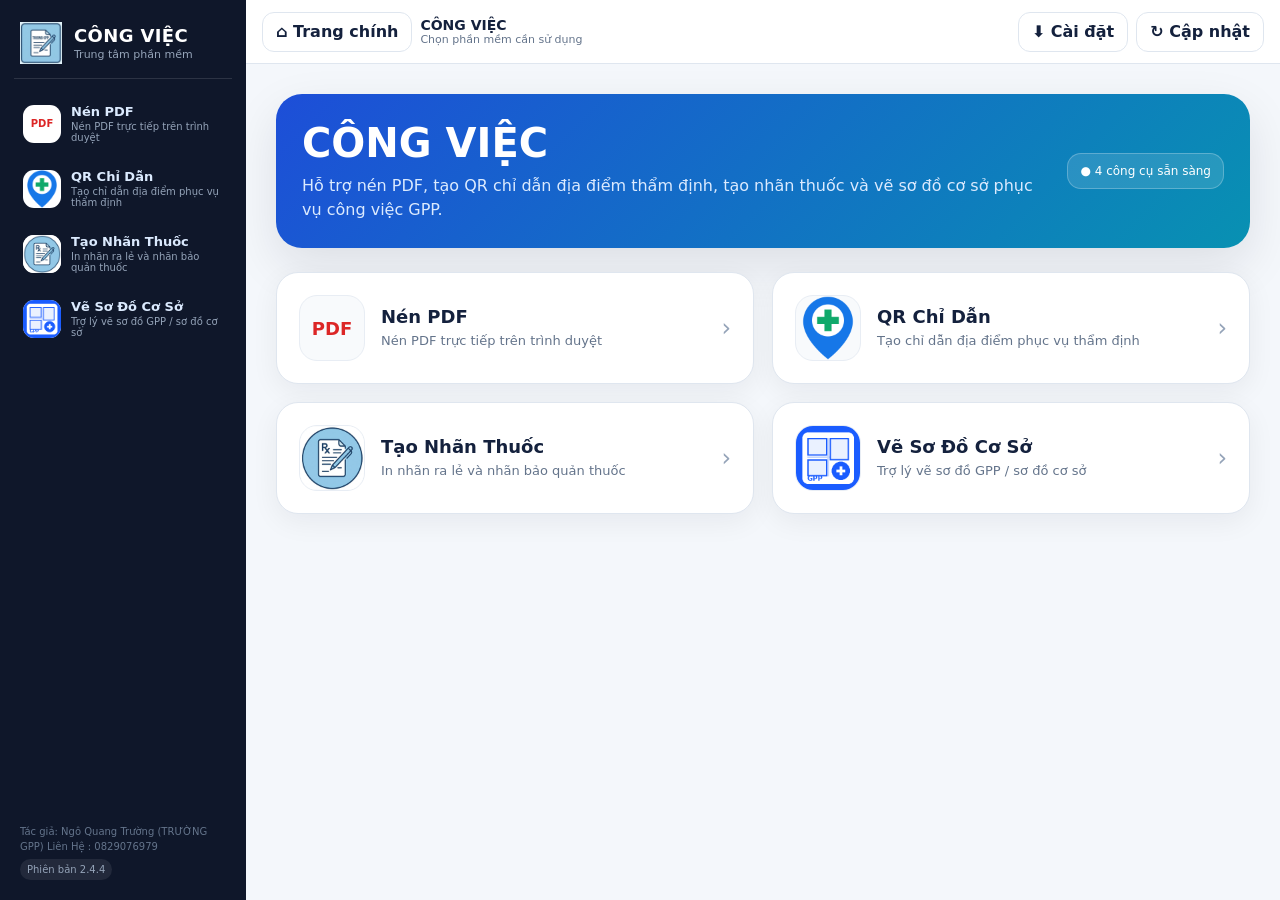
==== index.html @ 8afdf977 "Add files via upload" ====
<!doctype html>
<html lang="vi">
<head>
<meta charset="utf-8">
<meta name="viewport" content="width=device-width,initial-scale=1,viewport-fit=cover">
<meta name="theme-color" content="#8ec9e6">
<meta name="description" content="CÔNG VIỆC - Trung tâm các phần mềm phục vụ công việc">
<title>CÔNG VIỆC</title>
<link rel="manifest" href="manifest.webmanifest">
<link rel="icon" href="assets/favicon.ico" sizes="any">
<link rel="icon" type="image/png" sizes="16x16" href="assets/app-icon-16.png">
<link rel="icon" type="image/png" sizes="32x32" href="assets/app-icon-32.png">
<link rel="icon" type="image/png" sizes="48x48" href="assets/app-icon-48.png">
<link rel="icon" type="image/png" sizes="192x192" href="assets/app-icon-192.png">
<link rel="apple-touch-icon" sizes="180x180" href="assets/apple-touch-icon.png">
<meta name="application-name" content="CÔNG VIỆC">
<meta name="apple-mobile-web-app-title" content="CÔNG VIỆC">
<meta name="mobile-web-app-capable" content="yes">
<meta name="apple-mobile-web-app-capable" content="yes">
<meta name="apple-mobile-web-app-status-bar-style" content="default">
<meta name="msapplication-TileImage" content="assets/app-icon-192.png">
<meta name="msapplication-TileColor" content="#8ec9e6">
<style id="cleanPrintPage">@page{margin:0}</style>
<style>
:root{--bg:#f4f7fb;--panel:#fff;--text:#14213d;--muted:#64748b;--line:#dfe6ef;--primary:#1d4ed8;--primary2:#0891b2;--shadow:0 18px 48px rgba(15,23,42,.10);--radius:22px;--sidebar:#0f172a}
*{box-sizing:border-box}html,body{height:100%;margin:0}body{font-family:Inter,system-ui,-apple-system,"Segoe UI",sans-serif;background:var(--bg);color:var(--text);overflow:hidden}button{font:inherit}.hidden{display:none!important}
.shell{height:100dvh;display:grid;grid-template-columns:246px 1fr;min-width:0}.sidebar{background:var(--sidebar);color:white;padding:18px 14px;display:flex;flex-direction:column;gap:16px;min-height:0}.brand{display:flex;align-items:center;gap:12px;padding:4px 6px 14px;border-bottom:1px solid rgba(255,255,255,.12)}.brand img{width:42px;height:42px}.brand strong{font-size:18px;letter-spacing:.02em}.brand small{display:block;color:#94a3b8;margin-top:2px;font-size:11px}.nav{display:grid;gap:8px;min-height:0;overflow:auto;padding-right:2px}.navbtn{border:0;width:100%;display:grid;grid-template-columns:38px 1fr;gap:10px;align-items:center;text-align:left;padding:9px;border-radius:14px;color:#dbeafe;background:transparent;cursor:pointer;transition:.18s}.navbtn:hover,.navbtn.active{background:rgba(59,130,246,.18);color:white}.navicon{height:38px;width:38px;border-radius:11px;background:white;display:grid;place-items:center;overflow:hidden}.navicon img{width:100%;height:100%;object-fit:contain}.iconText{font-weight:900;font-size:10px;color:#dc2626}.navtext b{display:block;font-size:13px}.navtext span{display:block;color:#94a3b8;font-size:10px;margin-top:2px}.footer{margin-top:auto;padding:10px 6px 2px;color:#64748b;font-size:10px;line-height:1.5}.version{display:inline-block;margin-top:5px;padding:3px 7px;border-radius:999px;background:rgba(255,255,255,.08);color:#94a3b8}
.main{min-width:0;min-height:0;display:grid;grid-template-rows:64px 1fr}.topbar{display:flex;align-items:center;gap:8px;padding:10px 16px;background:rgba(255,255,255,.94);border-bottom:1px solid var(--line);backdrop-filter:blur(10px);z-index:10}.homeBtn,.actionBtn,.primaryBtn{border:1px solid var(--line);background:white;color:var(--text);height:40px;border-radius:12px;padding:0 13px;font-weight:750;cursor:pointer;white-space:nowrap}.homeBtn:hover,.actionBtn:hover{border-color:#93c5fd;background:#eff6ff}.primaryBtn{border-color:#2563eb;background:#2563eb;color:white}.primaryBtn:hover{background:#1d4ed8}.current{min-width:0;flex:1}.current b{display:block;font-size:14px}.current span{display:block;color:var(--muted);font-size:11px;white-space:nowrap;overflow:hidden;text-overflow:ellipsis}.stage{min-width:0;min-height:0;position:relative}.dashboard{height:100%;overflow:auto;padding:30px}.hero{max-width:1100px;margin:0 auto 24px;padding:26px;border-radius:26px;background:linear-gradient(135deg,#1d4ed8,#0891b2);color:white;box-shadow:var(--shadow);display:grid;grid-template-columns:1fr auto;gap:20px;align-items:center}.hero h1{margin:0;font-size:clamp(25px,4vw,40px)}.hero p{margin:8px 0 0;color:#dbeafe;line-height:1.5}.heroStatus{border:1px solid rgba(255,255,255,.24);background:rgba(255,255,255,.12);padding:10px 12px;border-radius:14px;font-size:12px;white-space:nowrap}.cards{max-width:1100px;margin:auto;display:grid;grid-template-columns:repeat(2,minmax(0,1fr));gap:18px}.card{border:1px solid var(--line);background:white;border-radius:22px;padding:22px;display:grid;grid-template-columns:66px 1fr auto;gap:16px;align-items:center;cursor:pointer;box-shadow:0 8px 28px rgba(15,23,42,.06);transition:.18s}.card:hover,.card:focus-visible{transform:translateY(-3px);border-color:#93c5fd;box-shadow:0 14px 34px rgba(15,23,42,.10);outline:none}.cardIcon{width:66px;height:66px;border-radius:18px;background:#f8fafc;display:grid;place-items:center;overflow:hidden;border:1px solid #e8edf4}.cardIcon img{width:100%;height:100%;object-fit:contain}.cardIcon .iconText{font-size:18px}.card h2{margin:0 0 5px;font-size:18px}.card p{margin:0;color:var(--muted);font-size:13px;line-height:1.45}.go{font-size:24px;color:#94a3b8}.frameWrap{display:none;position:absolute;inset:0;background:white}.frameWrap.show{display:block}.frameWrap iframe{width:100%;height:100%;border:0;background:white}.mobileMenu{display:none}
.toast{position:fixed;z-index:80;right:18px;bottom:18px;max-width:min(420px,calc(100vw - 36px));background:#0f172a;color:white;border-radius:14px;padding:12px 14px;box-shadow:0 18px 50px rgba(15,23,42,.28);font-size:13px;line-height:1.45;opacity:0;transform:translateY(12px);pointer-events:none;transition:.2s}.toast.show{opacity:1;transform:none}.modalBack{position:fixed;inset:0;z-index:70;background:rgba(15,23,42,.45);display:grid;place-items:center;padding:18px}.modal{width:min(460px,100%);background:white;border-radius:20px;padding:22px;box-shadow:0 30px 80px rgba(15,23,42,.28)}.modal h3{margin:0 0 8px}.modal p{margin:0 0 16px;color:var(--muted);line-height:1.55}.modalActions{display:flex;justify-content:flex-end;gap:8px}
@media(max-width:980px){.topbar .installText,.topbar .updateText{display:none}.topbar .actionBtn,.topbar .primaryBtn{width:42px;padding:0}}
@media(max-width:820px){.shell{grid-template-columns:1fr}.sidebar{position:fixed;z-index:30;inset:0 auto 0 0;width:260px;transform:translateX(-105%);transition:.2s;box-shadow:20px 0 50px rgba(15,23,42,.25)}.sidebar.open{transform:none}.main{grid-column:1}.mobileMenu{display:inline-flex}.cards{grid-template-columns:1fr}.dashboard{padding:18px}.topbar{padding:8px}.card{grid-template-columns:56px 1fr auto;padding:16px}.cardIcon{width:56px;height:56px}.hero{padding:22px;grid-template-columns:1fr}.heroStatus{justify-self:start}.homeBtn .homeText{display:none}}
@media(max-width:480px){.main{grid-template-rows:58px 1fr}.topbar{gap:6px}.current span{display:none}.homeBtn,.actionBtn,.primaryBtn{height:38px}.card{gap:12px}.dashboard{padding:12px}.hero{border-radius:20px;margin-bottom:14px}.cards{gap:12px}.card{border-radius:18px}}
@media print{html,body,.shell,.main,.stage,.frameWrap{width:100%!important;height:100%!important;margin:0!important;padding:0!important;overflow:visible!important}.sidebar,.topbar,.dashboard,.toast,.modalBack{display:none!important}.shell,.main,.stage{display:block!important}.frameWrap.show{display:block!important;position:static!important;inset:auto!important}.frameWrap iframe{display:block!important;width:100%!important;height:100%!important;border:0!important}}
</style>
</head>
<body>
<div class="shell">
<aside class="sidebar" id="sidebar">
  <div class="brand"><img src="assets/app-icon-192.png" alt=""><div><strong>CÔNG VIỆC</strong><small>Trung tâm phần mềm</small></div></div>
  <div class="nav" id="nav"></div>
  <div class="footer">Tác giả: Ngô Quang Trường (TRƯỜNG GPP) Liên Hệ : 0829076979<br><span class="version">Phiên bản 2.4.4</span></div>
</aside>
<main class="main">
  <header class="topbar">
    <button class="homeBtn mobileMenu" id="menuBtn" aria-label="Mở menu">☰</button>
    <button class="homeBtn" id="homeBtn" title="Trang chính">⌂ <span class="homeText">Trang chính</span></button>
    <div class="current"><b id="currentTitle">CÔNG VIỆC</b><span id="currentDesc">Chọn phần mềm cần sử dụng</span></div>
    <button class="actionBtn" id="installBtn" title="Cài ứng dụng">⬇ <span class="installText">Cài đặt</span></button>
    <button class="actionBtn" id="updateBtn" title="Kiểm tra cập nhật">↻ <span class="updateText">Cập nhật</span></button>
    <button class="actionBtn" id="openNew" hidden title="Mở phần mềm ở cửa sổ riêng">↗ <span class="installText">Mở riêng</span></button>
  </header>
  <section class="stage">
    <div class="dashboard" id="dashboard">
      <div class="hero">
        <div><h1>CÔNG VIỆC</h1><p>Hỗ trợ nén PDF, tạo QR chỉ dẫn địa điểm thẩm định, tạo nhãn thuốc và vẽ sơ đồ cơ sở phục vụ công việc GPP.</p></div>
        <div class="heroStatus" id="heroStatus">● 4 công cụ sẵn sàng</div>
      </div>
      <div class="cards" id="cards"></div>
    </div>
    <div class="frameWrap" id="frameWrap"><iframe id="appFrame" title="Phần mềm công việc" loading="eager"></iframe></div>
  </section>
</main>
</div>
<div class="toast" id="toast" role="status" aria-live="polite"></div>
<div class="modalBack hidden" id="iosModal" role="dialog" aria-modal="true" aria-labelledby="iosTitle">
  <div class="modal">
    <h3 id="iosTitle">Cài CÔNG VIỆC trên iPhone/iPad</h3>
    <p>Mở bằng Safari → nhấn nút Chia sẻ → chọn <strong>Thêm vào Màn hình chính</strong>. Sau đó CÔNG VIỆC sẽ mở như một ứng dụng độc lập.</p>
    <div class="modalActions"><button class="primaryBtn" id="closeIos">Đã hiểu</button></div>
  </div>
</div>
<div class="modalBack hidden" id="cocCocModal" role="dialog" aria-modal="true" aria-labelledby="cocCocTitle">
  <div class="modal">
    <h3 id="cocCocTitle">Cài CÔNG VIỆC trên Cốc Cốc</h3>
    <p id="cocCocHelp">Cốc Cốc chưa mở hộp cài tự động. Hãy mở Menu Cốc Cốc và chọn chức năng cài ứng dụng hoặc tạo lối tắt cho trang này.</p>
    <div class="modalActions">
      <button class="actionBtn" id="closeCocCoc">Đóng</button>
      <button class="primaryBtn" id="cocCocDone">Tôi đã cài xong</button>
    </div>
  </div>
</div>
<script>
const FALLBACK_APPS=[
 {id:'nen-pdf',name:'Nén PDF',desc:'Nén PDF trực tiếp trên trình duyệt',url:'apps/nen-pdf/index.html',iconType:'text',icon:'PDF'},
 {id:'qr-tham-dinh',name:'QR Chỉ Dẫn',desc:'Tạo chỉ dẫn địa điểm phục vụ thẩm định',url:'apps/qr-tham-dinh/index.html',iconType:'image',icon:'apps/qr-tham-dinh/assets/app-icon-192.png'},
 {id:'nhan-thuoc',name:'Tạo Nhãn Thuốc',desc:'In nhãn ra lẻ và nhãn bảo quản thuốc',url:'apps/nhan-thuoc/index.html',iconType:'image',icon:'apps/nhan-thuoc/icon-192.png'},
 {id:'so-do-co-so',name:'Vẽ Sơ Đồ Cơ Sở',desc:'Trợ lý vẽ sơ đồ GPP / sơ đồ cơ sở',url:'apps/so-do-co-so/index.html',iconType:'image',icon:'apps/so-do-co-so/icons/icon-192.png'}
];
const CURRENT_VERSION='2.4.4';
let APPS=[];
let deferredInstallPrompt=null;
let swRegistration=null;
let toastTimer=null;
const cards=document.getElementById('cards'),nav=document.getElementById('nav'),frame=document.getElementById('appFrame'),frameWrap=document.getElementById('frameWrap'),dashboard=document.getElementById('dashboard'),currentTitle=document.getElementById('currentTitle'),currentDesc=document.getElementById('currentDesc'),openNew=document.getElementById('openNew'),sidebar=document.getElementById('sidebar'),installBtn=document.getElementById('installBtn'),updateBtn=document.getElementById('updateBtn'),toast=document.getElementById('toast'),heroStatus=document.getElementById('heroStatus');

function showToast(message,ms=2600){clearTimeout(toastTimer);toast.textContent=message;toast.classList.add('show');toastTimer=setTimeout(()=>toast.classList.remove('show'),ms)}
function isStandalone(){return window.matchMedia('(display-mode: standalone)').matches || window.navigator.standalone===true}
function isIOS(){return /iphone|ipad|ipod/i.test(navigator.userAgent)}
function isAndroid(){return /android/i.test(navigator.userAgent)}
function isCocCoc(){return /coc_coc_browser|coccoc/i.test(navigator.userAgent)}
function isEdge(){return /edg\//i.test(navigator.userAgent)}
function isChrome(){return !isEdge() && !isCocCoc() && /(chrome|crios)\//i.test(navigator.userAgent)}
function browserLabel(){if(isCocCoc())return 'Cốc Cốc';if(isEdge())return 'Microsoft Edge';if(isChrome())return 'Google Chrome';return 'trình duyệt này'}
function markInstalled(){try{localStorage.setItem('cong-viec-installed','1')}catch(_){}}
function clearInstalledMark(){try{localStorage.removeItem('cong-viec-installed')}catch(_){}}
function wasMarkedInstalled(){try{return localStorage.getItem('cong-viec-installed')==='1'}catch(_){return false}}
function hideInstallButton(){installBtn.hidden=true}
function hideUpdateButtonForSession(){try{sessionStorage.setItem('cong-viec-update-done',CURRENT_VERSION)}catch(_){} updateBtn.hidden=true}
function restoreUpdateButton(){updateBtn.hidden=false;updateBtn.disabled=false;updateBtn.innerHTML='↻ <span class="updateText">Cập nhật</span>'}
function syncActionButtons(){
  // v2.4: Chrome / Edge / Cốc Cốc đều có nút Cài đặt khi chưa cài.
  installBtn.hidden = isStandalone() || wasMarkedInstalled();
  if(sessionStorage.getItem('cong-viec-update-done')===CURRENT_VERSION) updateBtn.hidden=true;
  const justUpdated=sessionStorage.getItem('cong-viec-just-updated');
  if(justUpdated===CURRENT_VERSION){
    sessionStorage.removeItem('cong-viec-just-updated');
    hideUpdateButtonForSession();
    setTimeout(()=>showToast(`Cập nhật CÔNG VIỆC ${CURRENT_VERSION} hoàn tất.`),450);
  }
}
function iconHTML(a,kind='card'){
  const cls=kind==='card'?'cardIcon':'navicon';
  if(a.iconType==='text') return `<div class="${cls}"><span class="iconText">${escapeHtml(a.icon||'APP')}</span></div>`;
  return `<div class="${cls}"><img src="${escapeAttr(a.icon)}" alt=""></div>`;
}
function escapeHtml(v=''){return String(v).replace(/[&<>'"]/g,c=>({'&':'&amp;','<':'&lt;','>':'&gt;',"'":'&#39;','"':'&quot;'}[c]))}
function escapeAttr(v=''){return escapeHtml(v)}
function versionedUrl(url){
  try{
    const u=new URL(url,location.href);
    u.searchParams.set('cv',CURRENT_VERSION);
    return u.href;
  }catch(_){return url}
}
function renderApps(){
  cards.innerHTML='';nav.innerHTML='';
  APPS.forEach(a=>{
    cards.insertAdjacentHTML('beforeend',`<article class="card" data-app="${escapeAttr(a.id)}" tabindex="0">${iconHTML(a)}<div><h2>${escapeHtml(a.name)}</h2><p>${escapeHtml(a.desc)}</p></div><div class="go">›</div></article>`);
    nav.insertAdjacentHTML('beforeend',`<button class="navbtn" data-app="${escapeAttr(a.id)}">${iconHTML(a,'nav')}<span class="navtext"><b>${escapeHtml(a.name)}</b><span>${escapeHtml(a.desc)}</span></span></button>`);
  });
  heroStatus.textContent=`● ${APPS.length} công cụ sẵn sàng`;
}
async function loadApps(){
  try{
    const response=await fetch(`./apps.json?cv=${encodeURIComponent(CURRENT_VERSION)}`,{cache:'no-store'});
    if(!response.ok) throw new Error('apps.json');
    const data=await response.json();
    APPS=Array.isArray(data)&&data.length?data:FALLBACK_APPS;
  }catch(_){APPS=FALLBACK_APPS}
  renderApps();
  const initial=location.hash.slice(1);if(initial)openApp(initial,false);
}
function openApp(id,push=true){
  const a=APPS.find(x=>x.id===id);if(!a)return;
  const freshUrl=versionedUrl(a.url);frame.src=freshUrl;dashboard.style.display='none';frameWrap.classList.add('show');currentTitle.textContent=a.name;currentDesc.textContent=a.desc;openNew.hidden=false;openNew.onclick=()=>window.open(freshUrl,'_blank','noopener');document.querySelectorAll('.navbtn').forEach(b=>b.classList.toggle('active',b.dataset.app===id));sidebar.classList.remove('open');if(push)history.pushState({app:id},'',`#${id}`)
}
function goHome(push=true){
  frame.src='about:blank';frameWrap.classList.remove('show');dashboard.style.display='block';currentTitle.textContent='CÔNG VIỆC';currentDesc.textContent='Chọn phần mềm cần sử dụng';openNew.hidden=true;document.querySelectorAll('.navbtn').forEach(b=>b.classList.remove('active'));sidebar.classList.remove('open');if(push)history.pushState({},'',location.pathname)
}

document.addEventListener('click',e=>{const t=e.target.closest('[data-app]');if(t)openApp(t.dataset.app)});
document.addEventListener('keydown',e=>{const t=e.target.closest('.card[data-app]');if(t&&(e.key==='Enter'||e.key===' ')){e.preventDefault();openApp(t.dataset.app)}});
document.getElementById('homeBtn').onclick=()=>goHome();
document.getElementById('menuBtn').onclick=()=>sidebar.classList.toggle('open');
window.addEventListener('popstate',()=>{const id=location.hash.slice(1);id?openApp(id,false):goHome(false)});

// Ctrl+P khi đang mở công cụ sẽ in chính công cụ, không in khung CÔNG VIỆC.
window.addEventListener('keydown',event=>{
  if(!(event.ctrlKey||event.metaKey)||String(event.key).toLowerCase()!=='p'||!frameWrap.classList.contains('show')) return;
  try{
    event.preventDefault();
    frame.contentWindow.focus();
    frame.contentWindow.print();
  }catch(_){ }
});

window.addEventListener('beforeinstallprompt',event=>{
  // Chrome/Edge/Cốc Cốc (khi hỗ trợ) sẽ đi qua luồng cài PWA chuẩn này.
  event.preventDefault();
  deferredInstallPrompt=event;
  clearInstalledMark();
  if(!isStandalone()) installBtn.hidden=false;
});
window.addEventListener('appinstalled',()=>{
  deferredInstallPrompt=null;
  markInstalled();
  hideInstallButton();
  showToast('Đã cài CÔNG VIỆC thành công. Nút Cài đặt đã được ẩn.');
});

async function waitForInstallPrompt(timeout=1200){
  if(deferredInstallPrompt) return true;
  try{
    if('serviceWorker' in navigator && location.protocol.startsWith('http')) await navigator.serviceWorker.ready;
  }catch(_){}
  const started=Date.now();
  while(!deferredInstallPrompt && Date.now()-started<timeout){
    await new Promise(resolve=>setTimeout(resolve,120));
  }
  return !!deferredInstallPrompt;
}

function showBrowserInstallHelp(){
  const title=document.getElementById('cocCocTitle');
  const help=document.getElementById('cocCocHelp');
  const name=browserLabel();
  title.textContent=`Cài CÔNG VIỆC trên ${name}`;

  if(isCocCoc()){
    help.innerHTML=isAndroid()
      ? 'Cốc Cốc chưa phát hộp cài tự động. Mở <strong>Menu Cốc Cốc</strong> và chọn mục <strong>Cài ứng dụng</strong> hoặc <strong>Thêm vào màn hình chính</strong> (tên mục có thể khác đôi chút tùy phiên bản). Sau khi cài xong, quay lại đây và bấm <strong>Tôi đã cài xong</strong>.'
      : 'Cốc Cốc chưa phát hộp cài tự động. Mở <strong>Menu Cốc Cốc</strong> và tìm mục <strong>Cài ứng dụng</strong>. Nếu bản Cốc Cốc của bạn chỉ có tạo lối tắt, hãy dùng chức năng <strong>Tạo lối tắt</strong> để đưa CÔNG VIỆC ra Desktop. Sau khi hoàn tất, bấm <strong>Tôi đã cài xong</strong>.';
  }else if(isEdge()){
    help.innerHTML='Edge chưa phát hộp cài tự động. Mở <strong>Menu (…) → Ứng dụng (Apps)</strong> và chọn <strong>Cài đặt trang web này dưới dạng ứng dụng</strong>. Sau khi cài xong, quay lại đây và bấm <strong>Tôi đã cài xong</strong>.';
  }else if(isChrome()){
    help.innerHTML='Chrome chưa phát hộp cài tự động. Hãy dùng biểu tượng <strong>Cài đặt</strong> trên thanh địa chỉ nếu có, hoặc mở <strong>Menu (⋮)</strong> và chọn mục cài trang này thành ứng dụng. Sau khi cài xong, quay lại đây và bấm <strong>Tôi đã cài xong</strong>.';
  }else{
    help.innerHTML='Trình duyệt chưa phát hộp cài tự động. Hãy mở menu trình duyệt và tìm chức năng <strong>Cài ứng dụng</strong> hoặc <strong>Thêm vào màn hình chính</strong>.';
  }
  document.getElementById('cocCocModal').classList.remove('hidden');
}

installBtn.addEventListener('click',async()=>{
  if(isStandalone()){
    markInstalled();
    hideInstallButton();
    showToast('CÔNG VIỆC đã được cài trên thiết bị này.');
    return;
  }

  // Chờ ngắn để Chromium có thời gian phát beforeinstallprompt sau khi SW/manifest sẵn sàng.
  await waitForInstallPrompt();
  if(deferredInstallPrompt){
    const promptEvent=deferredInstallPrompt;
    deferredInstallPrompt=null;
    try{
      await promptEvent.prompt();
      const choice=await promptEvent.userChoice;
      if(choice.outcome==='accepted'){
        markInstalled();
        hideInstallButton();
        showToast('Đã cài CÔNG VIỆC. Nút Cài đặt đã được ẩn.');
      }else{
        // Người dùng hủy: vẫn giữ nút để cài lại khi muốn.
        installBtn.hidden=false;
      }
    }catch(_){
      installBtn.hidden=false;
      showBrowserInstallHelp();
    }
    return;
  }

  if(isIOS()){
    document.getElementById('iosModal').classList.remove('hidden');
    return;
  }

  // Luồng dự phòng cho Chrome / Edge / Cốc Cốc khi browser không phát prompt.
  showBrowserInstallHelp();
});

document.getElementById('closeIos').onclick=()=>document.getElementById('iosModal').classList.add('hidden');
document.getElementById('iosModal').addEventListener('click',e=>{if(e.target.id==='iosModal')e.currentTarget.classList.add('hidden')});
document.getElementById('closeCocCoc').onclick=()=>document.getElementById('cocCocModal').classList.add('hidden');
document.getElementById('cocCocDone').onclick=()=>{
  markInstalled();
  hideInstallButton();
  document.getElementById('cocCocModal').classList.add('hidden');
  showToast('Đã ghi nhận cài đặt. Nút Cài đặt đã được ẩn.');
};
document.getElementById('cocCocModal').addEventListener('click',e=>{if(e.target.id==='cocCocModal')e.currentTarget.classList.add('hidden')});

// Không phụ thuộc vào beforeinstallprompt để hiện nút: cả Chrome/Edge/Cốc Cốc đều thấy nút cài.
setTimeout(()=>{
  if(!isStandalone() && !wasMarkedInstalled()) installBtn.hidden=false;
},500);

async function registerSW(){
  if(!('serviceWorker' in navigator)||!location.protocol.startsWith('http')) return;
  try{
    // v2.3: Service Worker chỉ phục vụ cache-first. Không chủ động gọi update khi mở ứng dụng.
    swRegistration=await navigator.serviceWorker.register(`./sw.js?cv=${encodeURIComponent(CURRENT_VERSION)}`,{updateViaCache:'none'});
    if(swRegistration.waiting) swRegistration.waiting.postMessage({type:'SKIP_WAITING'});
  }catch(err){console.warn('Service Worker:',err)}
}
async function clearCongViecCaches(){
  if(!('caches' in window)) return;
  const prefixes=['cong-viec-','nhan-ra-le-','qr-tham-dinh-','gpp-so-do-'];
  const keys=await caches.keys();
  await Promise.all(keys.filter(k=>prefixes.some(p=>k.startsWith(p))).map(k=>caches.delete(k)));
}
async function refreshKnownServiceWorkers(){
  if(!('serviceWorker' in navigator)) return;
  const regs=await navigator.serviceWorker.getRegistrations();
  const base=new URL('./',location.href).href;
  for(const reg of regs){
    if(reg.scope.startsWith(base)){
      try{await reg.update()}catch(_){ }
      if(reg.waiting) reg.waiting.postMessage({type:'SKIP_WAITING'});
    }
  }
}
updateBtn.addEventListener('click',async()=>{
  if(!location.protocol.startsWith('http')){showToast('Kiểm tra cập nhật hoạt động khi ứng dụng chạy qua HTTPS.');return}
  updateBtn.disabled=true;updateBtn.textContent='…';
  try{
    // Chỉ nút này mới gọi mạng để hỏi phiên bản mới.
    const versionUrl=`./version.json?check=${Date.now()}`;
    const response=await fetch(versionUrl,{cache:'no-store'});
    if(!response.ok) throw new Error('version');
    const info=await response.json();
    const remote=String(info.version||'').trim();
    if(!remote || remote===CURRENT_VERSION){
      showToast('Bạn đang dùng phiên bản mới nhất. Nút Cập nhật sẽ tự ẩn.');
      hideUpdateButtonForSession();
      return;
    }
    showToast(`Có phiên bản ${remote}. Đang cập nhật…`,3200);
    try{sessionStorage.setItem('cong-viec-just-updated',remote)}catch(_){}
    updateBtn.hidden=true;
    await clearCongViecCaches();
    await refreshKnownServiceWorkers();
    // Ép lần tải kế tiếp lấy file mới từ máy chủ; sau đó lại chạy cache-first.
    location.replace(`${location.pathname}?cv=${encodeURIComponent(remote)}&refresh=${Date.now()}${location.hash}`);
  }catch(_){
    showToast('Chưa thể kiểm tra cập nhật. Hãy kiểm tra kết nối mạng.');
    restoreUpdateButton();
  }
});

syncActionButtons();
loadApps();registerSW();
</script>
</body>
</html>
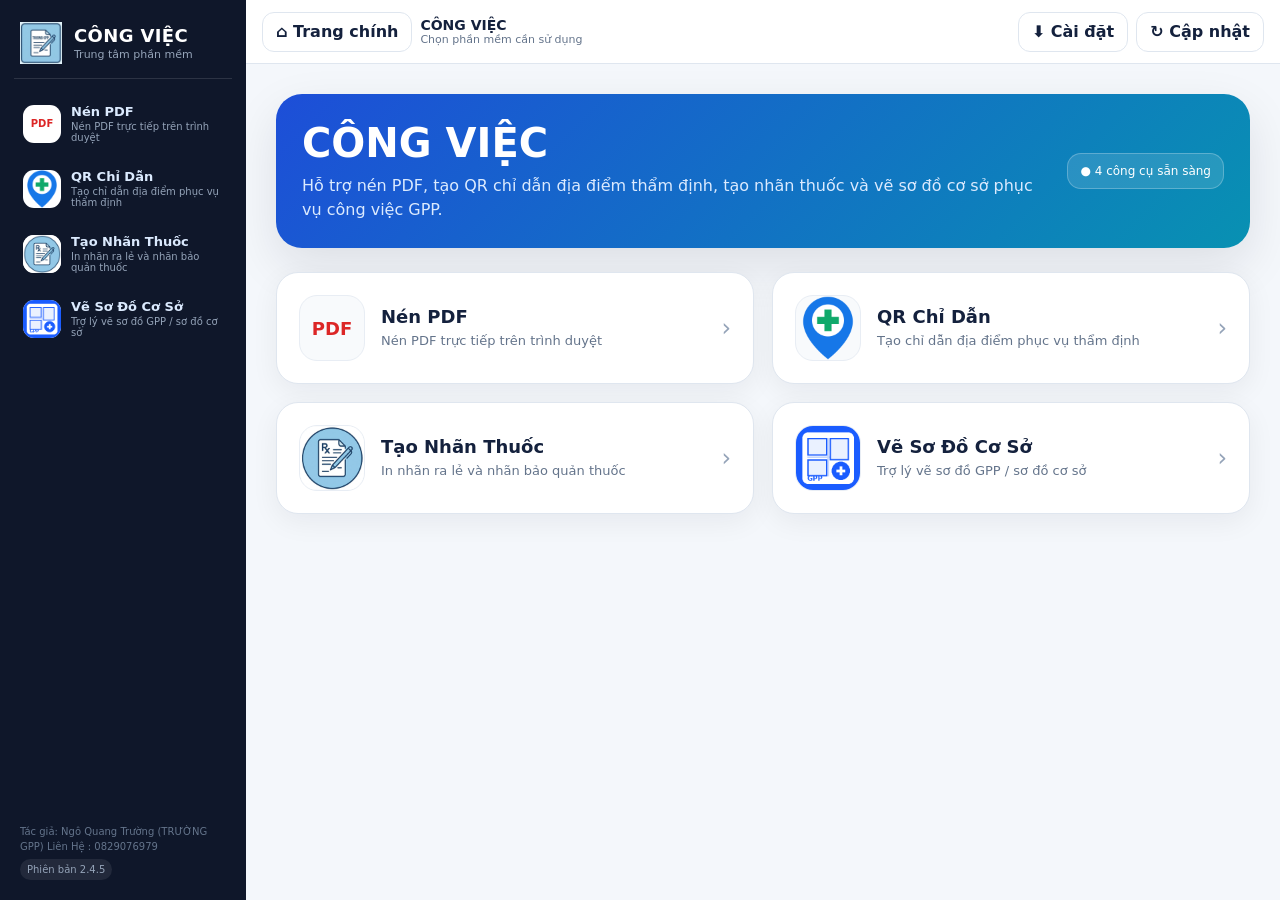
==== commit 219c33f5: "Add files via upload" ====
--- a/index.html
+++ b/index.html
@@ -38,7 +38,7 @@
 <aside class="sidebar" id="sidebar">
   <div class="brand"><img src="assets/app-icon-192.png" alt=""><div><strong>CÔNG VIỆC</strong><small>Trung tâm phần mềm</small></div></div>
   <div class="nav" id="nav"></div>
-  <div class="footer">Tác giả: Ngô Quang Trường (TRƯỜNG GPP) Liên Hệ : 0829076979<br><span class="version">Phiên bản 2.4.4</span></div>
+  <div class="footer">Tác giả: Ngô Quang Trường (TRƯỜNG GPP) Liên Hệ : 0829076979<br><span class="version">Phiên bản 2.4.5</span></div>
 </aside>
 <main class="main">
   <header class="topbar">
@@ -86,7 +86,7 @@
  {id:'nhan-thuoc',name:'Tạo Nhãn Thuốc',desc:'In nhãn ra lẻ và nhãn bảo quản thuốc',url:'apps/nhan-thuoc/index.html',iconType:'image',icon:'apps/nhan-thuoc/icon-192.png'},
  {id:'so-do-co-so',name:'Vẽ Sơ Đồ Cơ Sở',desc:'Trợ lý vẽ sơ đồ GPP / sơ đồ cơ sở',url:'apps/so-do-co-so/index.html',iconType:'image',icon:'apps/so-do-co-so/icons/icon-192.png'}
 ];
-const CURRENT_VERSION='2.4.4';
+const CURRENT_VERSION='2.4.5';
 let APPS=[];
 let deferredInstallPrompt=null;
 let swRegistration=null;
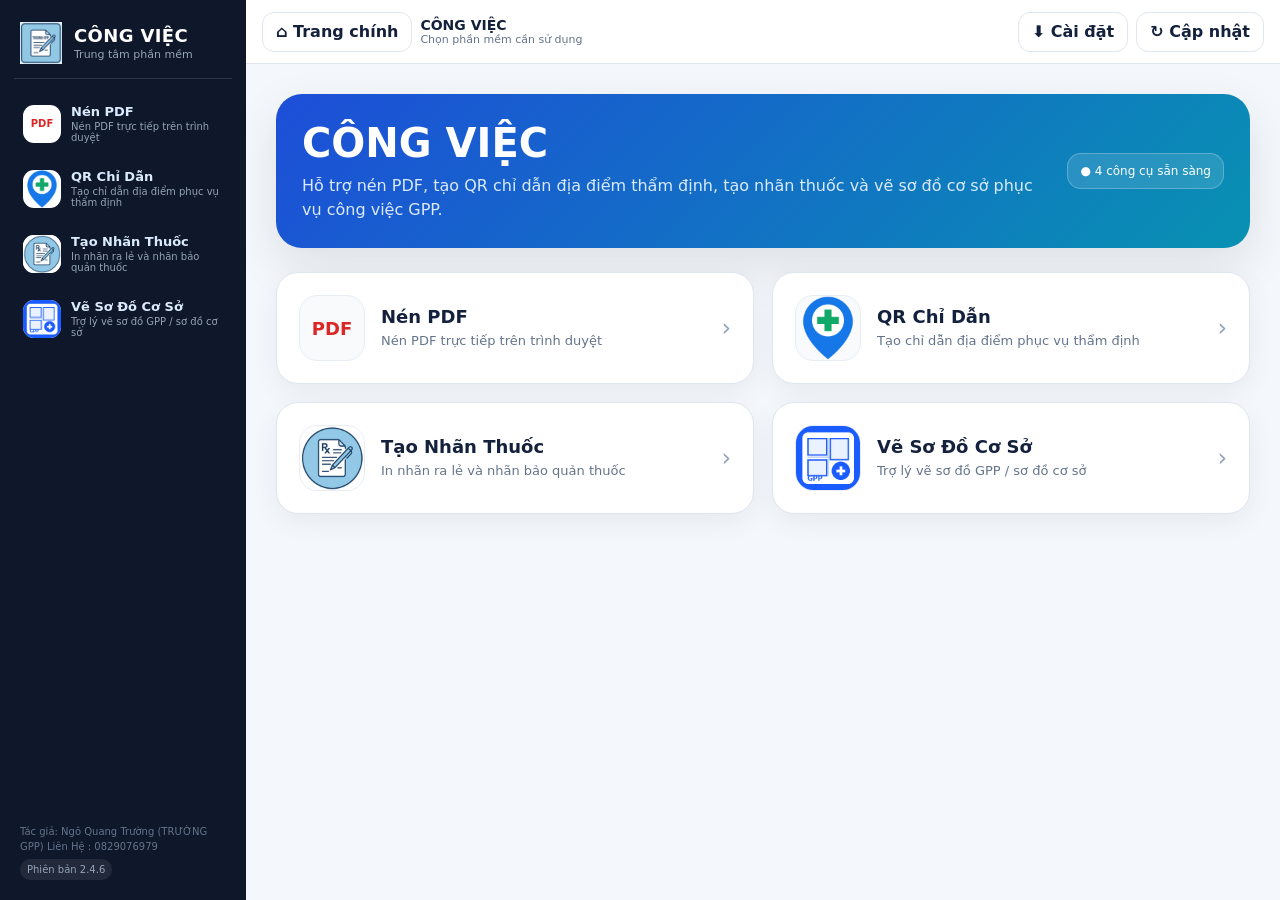
==== commit 9f89f102: "Add files via upload" ====
--- a/index.html
+++ b/index.html
@@ -38,7 +38,7 @@
 <aside class="sidebar" id="sidebar">
   <div class="brand"><img src="assets/app-icon-192.png" alt=""><div><strong>CÔNG VIỆC</strong><small>Trung tâm phần mềm</small></div></div>
   <div class="nav" id="nav"></div>
-  <div class="footer">Tác giả: Ngô Quang Trường (TRƯỜNG GPP) Liên Hệ : 0829076979<br><span class="version">Phiên bản 2.4.5</span></div>
+  <div class="footer">Tác giả: Ngô Quang Trường (TRƯỜNG GPP) Liên Hệ : 0829076979<br><span class="version">Phiên bản 2.4.6</span></div>
 </aside>
 <main class="main">
   <header class="topbar">
@@ -86,7 +86,7 @@
  {id:'nhan-thuoc',name:'Tạo Nhãn Thuốc',desc:'In nhãn ra lẻ và nhãn bảo quản thuốc',url:'apps/nhan-thuoc/index.html',iconType:'image',icon:'apps/nhan-thuoc/icon-192.png'},
  {id:'so-do-co-so',name:'Vẽ Sơ Đồ Cơ Sở',desc:'Trợ lý vẽ sơ đồ GPP / sơ đồ cơ sở',url:'apps/so-do-co-so/index.html',iconType:'image',icon:'apps/so-do-co-so/icons/icon-192.png'}
 ];
-const CURRENT_VERSION='2.4.5';
+const CURRENT_VERSION='2.4.6';
 let APPS=[];
 let deferredInstallPrompt=null;
 let swRegistration=null;
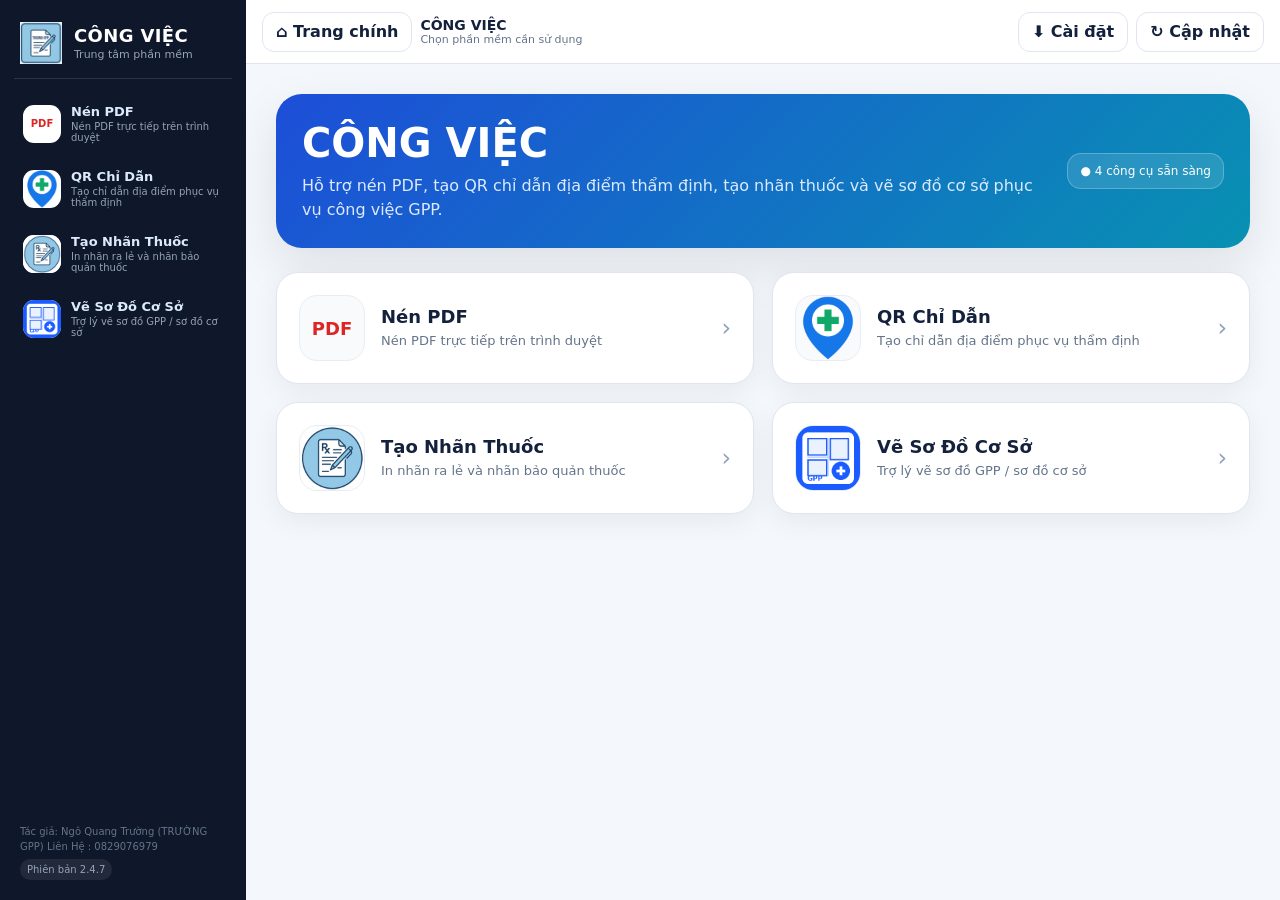
==== commit d4744a39: "Add files via upload" ====
--- a/index.html
+++ b/index.html
@@ -38,7 +38,7 @@
 <aside class="sidebar" id="sidebar">
   <div class="brand"><img src="assets/app-icon-192.png" alt=""><div><strong>CÔNG VIỆC</strong><small>Trung tâm phần mềm</small></div></div>
   <div class="nav" id="nav"></div>
-  <div class="footer">Tác giả: Ngô Quang Trường (TRƯỜNG GPP) Liên Hệ : 0829076979<br><span class="version">Phiên bản 2.4.6</span></div>
+  <div class="footer">Tác giả: Ngô Quang Trường (TRƯỜNG GPP) Liên Hệ : 0829076979<br><span class="version">Phiên bản 2.4.7</span></div>
 </aside>
 <main class="main">
   <header class="topbar">
@@ -86,7 +86,7 @@
  {id:'nhan-thuoc',name:'Tạo Nhãn Thuốc',desc:'In nhãn ra lẻ và nhãn bảo quản thuốc',url:'apps/nhan-thuoc/index.html',iconType:'image',icon:'apps/nhan-thuoc/icon-192.png'},
  {id:'so-do-co-so',name:'Vẽ Sơ Đồ Cơ Sở',desc:'Trợ lý vẽ sơ đồ GPP / sơ đồ cơ sở',url:'apps/so-do-co-so/index.html',iconType:'image',icon:'apps/so-do-co-so/icons/icon-192.png'}
 ];
-const CURRENT_VERSION='2.4.6';
+const CURRENT_VERSION='2.4.7';
 let APPS=[];
 let deferredInstallPrompt=null;
 let swRegistration=null;
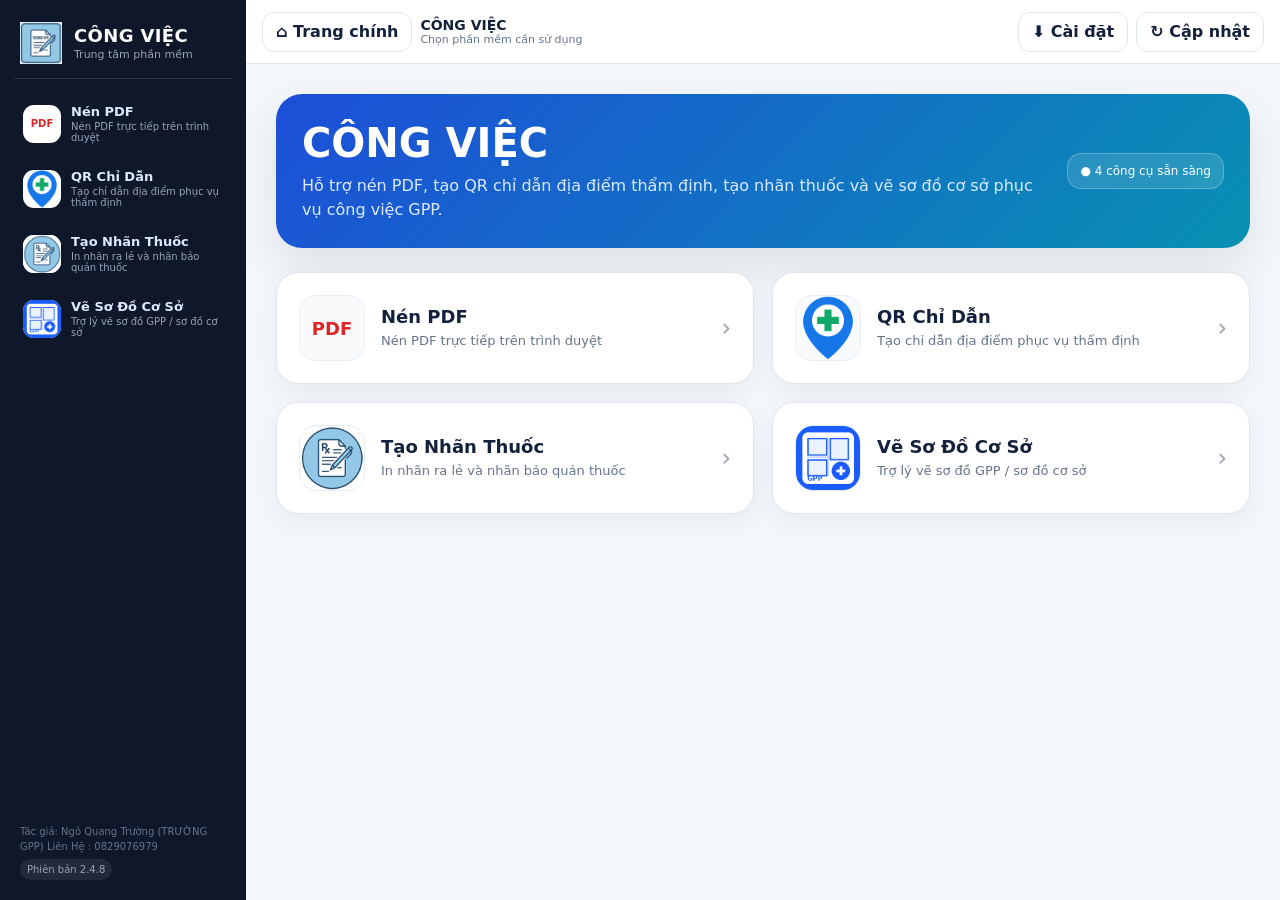
==== commit 505874e2: "Add files via upload" ====
--- a/index.html
+++ b/index.html
@@ -38,7 +38,7 @@
 <aside class="sidebar" id="sidebar">
   <div class="brand"><img src="assets/app-icon-192.png" alt=""><div><strong>CÔNG VIỆC</strong><small>Trung tâm phần mềm</small></div></div>
   <div class="nav" id="nav"></div>
-  <div class="footer">Tác giả: Ngô Quang Trường (TRƯỜNG GPP) Liên Hệ : 0829076979<br><span class="version">Phiên bản 2.4.7</span></div>
+  <div class="footer">Tác giả: Ngô Quang Trường (TRƯỜNG GPP) Liên Hệ : 0829076979<br><span class="version">Phiên bản 2.4.8</span></div>
 </aside>
 <main class="main">
   <header class="topbar">
@@ -86,7 +86,7 @@
  {id:'nhan-thuoc',name:'Tạo Nhãn Thuốc',desc:'In nhãn ra lẻ và nhãn bảo quản thuốc',url:'apps/nhan-thuoc/index.html',iconType:'image',icon:'apps/nhan-thuoc/icon-192.png'},
  {id:'so-do-co-so',name:'Vẽ Sơ Đồ Cơ Sở',desc:'Trợ lý vẽ sơ đồ GPP / sơ đồ cơ sở',url:'apps/so-do-co-so/index.html',iconType:'image',icon:'apps/so-do-co-so/icons/icon-192.png'}
 ];
-const CURRENT_VERSION='2.4.7';
+const CURRENT_VERSION='2.4.8';
 let APPS=[];
 let deferredInstallPrompt=null;
 let swRegistration=null;
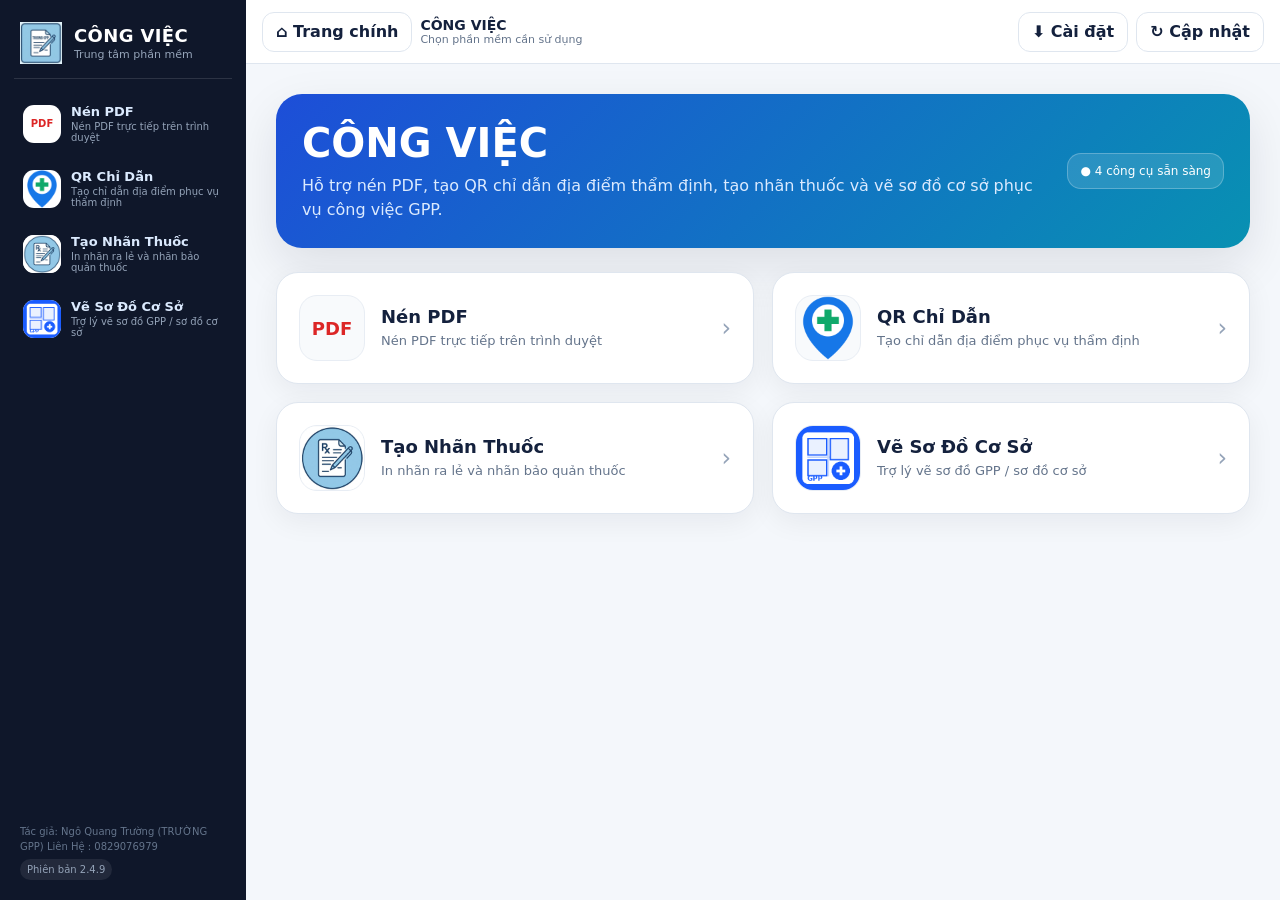
==== commit 1910f6b0: "Add files via upload" ====
--- a/index.html
+++ b/index.html
@@ -38,7 +38,7 @@
 <aside class="sidebar" id="sidebar">
   <div class="brand"><img src="assets/app-icon-192.png" alt=""><div><strong>CÔNG VIỆC</strong><small>Trung tâm phần mềm</small></div></div>
   <div class="nav" id="nav"></div>
-  <div class="footer">Tác giả: Ngô Quang Trường (TRƯỜNG GPP) Liên Hệ : 0829076979<br><span class="version">Phiên bản 2.4.8</span></div>
+  <div class="footer">Tác giả: Ngô Quang Trường (TRƯỜNG GPP) Liên Hệ : 0829076979<br><span class="version">Phiên bản 2.4.9</span></div>
 </aside>
 <main class="main">
   <header class="topbar">
@@ -86,7 +86,7 @@
  {id:'nhan-thuoc',name:'Tạo Nhãn Thuốc',desc:'In nhãn ra lẻ và nhãn bảo quản thuốc',url:'apps/nhan-thuoc/index.html',iconType:'image',icon:'apps/nhan-thuoc/icon-192.png'},
  {id:'so-do-co-so',name:'Vẽ Sơ Đồ Cơ Sở',desc:'Trợ lý vẽ sơ đồ GPP / sơ đồ cơ sở',url:'apps/so-do-co-so/index.html',iconType:'image',icon:'apps/so-do-co-so/icons/icon-192.png'}
 ];
-const CURRENT_VERSION='2.4.8';
+const CURRENT_VERSION='2.4.9';
 let APPS=[];
 let deferredInstallPrompt=null;
 let swRegistration=null;
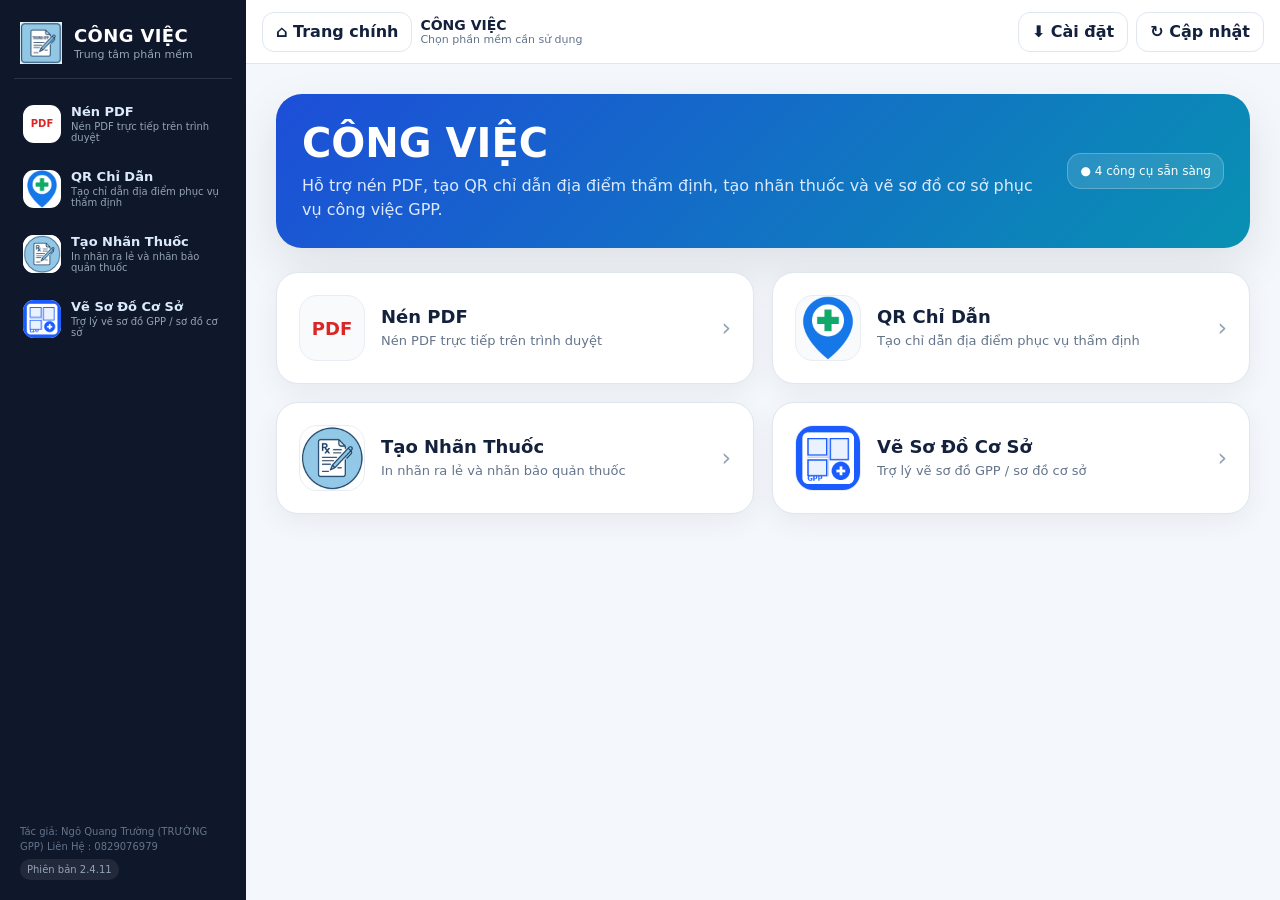
==== commit 594fbd37: "Add files via upload" ====
--- a/index.html
+++ b/index.html
@@ -38,7 +38,7 @@
 <aside class="sidebar" id="sidebar">
   <div class="brand"><img src="assets/app-icon-192.png" alt=""><div><strong>CÔNG VIỆC</strong><small>Trung tâm phần mềm</small></div></div>
   <div class="nav" id="nav"></div>
-  <div class="footer">Tác giả: Ngô Quang Trường (TRƯỜNG GPP) Liên Hệ : 0829076979<br><span class="version">Phiên bản 2.4.9</span></div>
+  <div class="footer">Tác giả: Ngô Quang Trường (TRƯỜNG GPP) Liên Hệ : 0829076979<br><span class="version">Phiên bản 2.4.11</span></div>
 </aside>
 <main class="main">
   <header class="topbar">
@@ -86,7 +86,7 @@
  {id:'nhan-thuoc',name:'Tạo Nhãn Thuốc',desc:'In nhãn ra lẻ và nhãn bảo quản thuốc',url:'apps/nhan-thuoc/index.html',iconType:'image',icon:'apps/nhan-thuoc/icon-192.png'},
  {id:'so-do-co-so',name:'Vẽ Sơ Đồ Cơ Sở',desc:'Trợ lý vẽ sơ đồ GPP / sơ đồ cơ sở',url:'apps/so-do-co-so/index.html',iconType:'image',icon:'apps/so-do-co-so/icons/icon-192.png'}
 ];
-const CURRENT_VERSION='2.4.9';
+const CURRENT_VERSION='2.4.11';
 let APPS=[];
 let deferredInstallPrompt=null;
 let swRegistration=null;
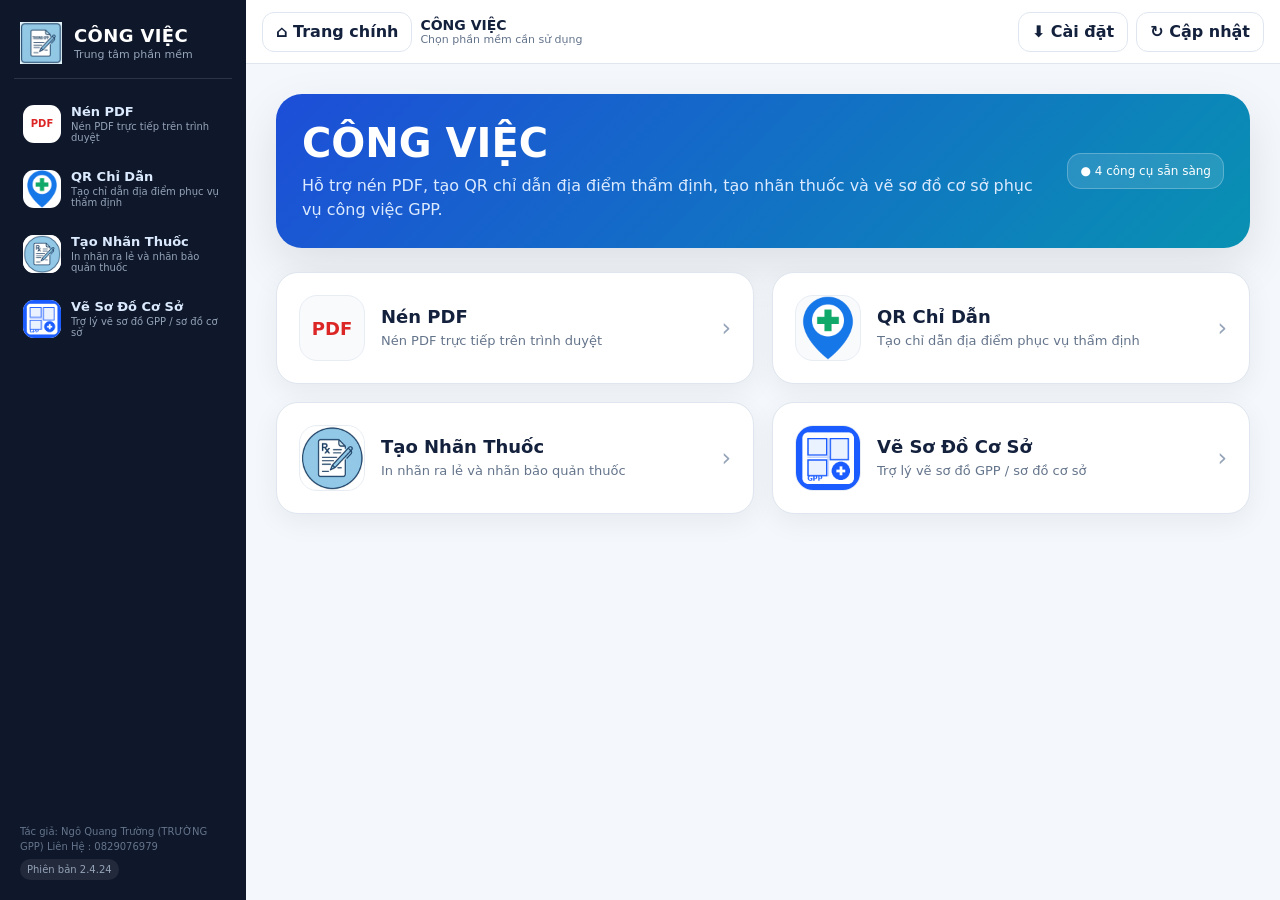
==== commit 600aa8b3: "Add files via upload" ====
--- a/index.html
+++ b/index.html
@@ -38,7 +38,7 @@
 <aside class="sidebar" id="sidebar">
   <div class="brand"><img src="assets/app-icon-192.png" alt=""><div><strong>CÔNG VIỆC</strong><small>Trung tâm phần mềm</small></div></div>
   <div class="nav" id="nav"></div>
-  <div class="footer">Tác giả: Ngô Quang Trường (TRƯỜNG GPP) Liên Hệ : 0829076979<br><span class="version">Phiên bản 2.4.11</span></div>
+  <div class="footer">Tác giả: Ngô Quang Trường (TRƯỜNG GPP) Liên Hệ : 0829076979<br><span class="version">Phiên bản 2.4.24</span></div>
 </aside>
 <main class="main">
   <header class="topbar">
@@ -86,7 +86,7 @@
  {id:'nhan-thuoc',name:'Tạo Nhãn Thuốc',desc:'In nhãn ra lẻ và nhãn bảo quản thuốc',url:'apps/nhan-thuoc/index.html',iconType:'image',icon:'apps/nhan-thuoc/icon-192.png'},
  {id:'so-do-co-so',name:'Vẽ Sơ Đồ Cơ Sở',desc:'Trợ lý vẽ sơ đồ GPP / sơ đồ cơ sở',url:'apps/so-do-co-so/index.html',iconType:'image',icon:'apps/so-do-co-so/icons/icon-192.png'}
 ];
-const CURRENT_VERSION='2.4.11';
+const CURRENT_VERSION='2.4.24';
 let APPS=[];
 let deferredInstallPrompt=null;
 let swRegistration=null;
